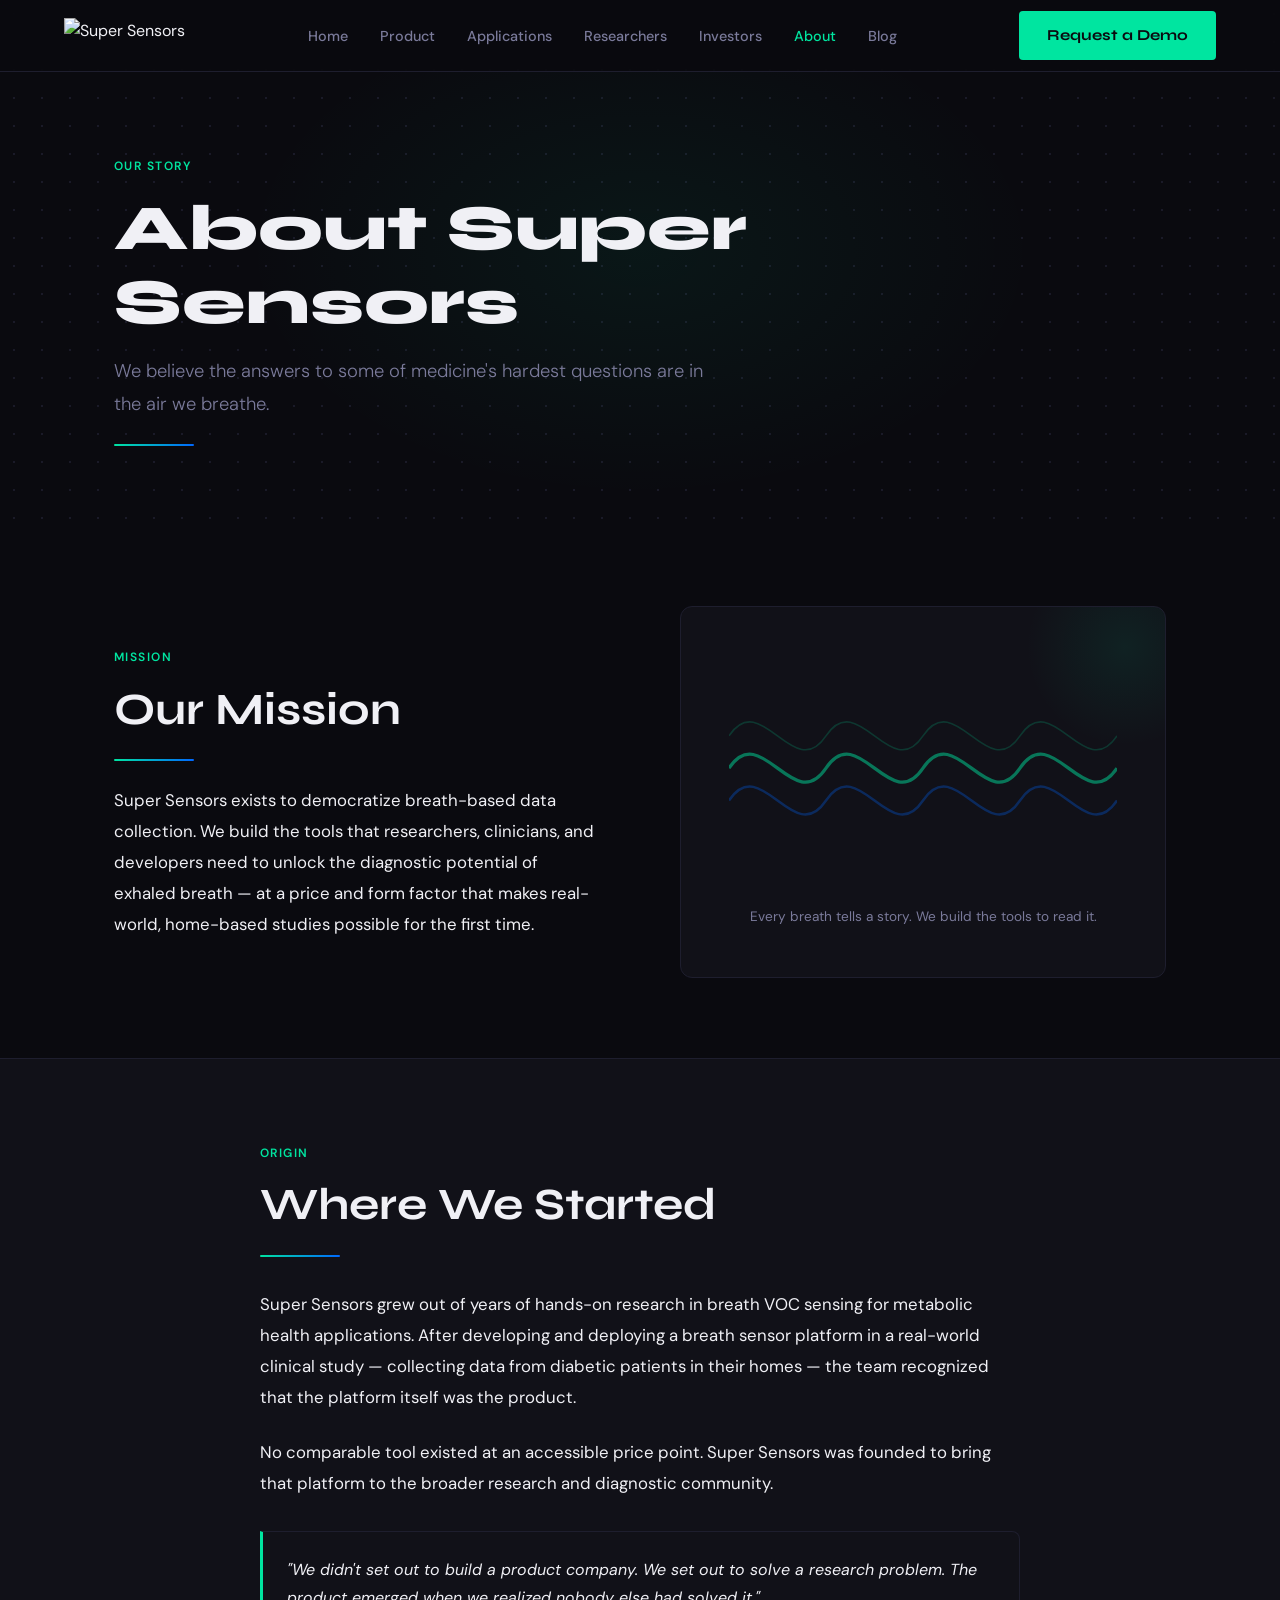
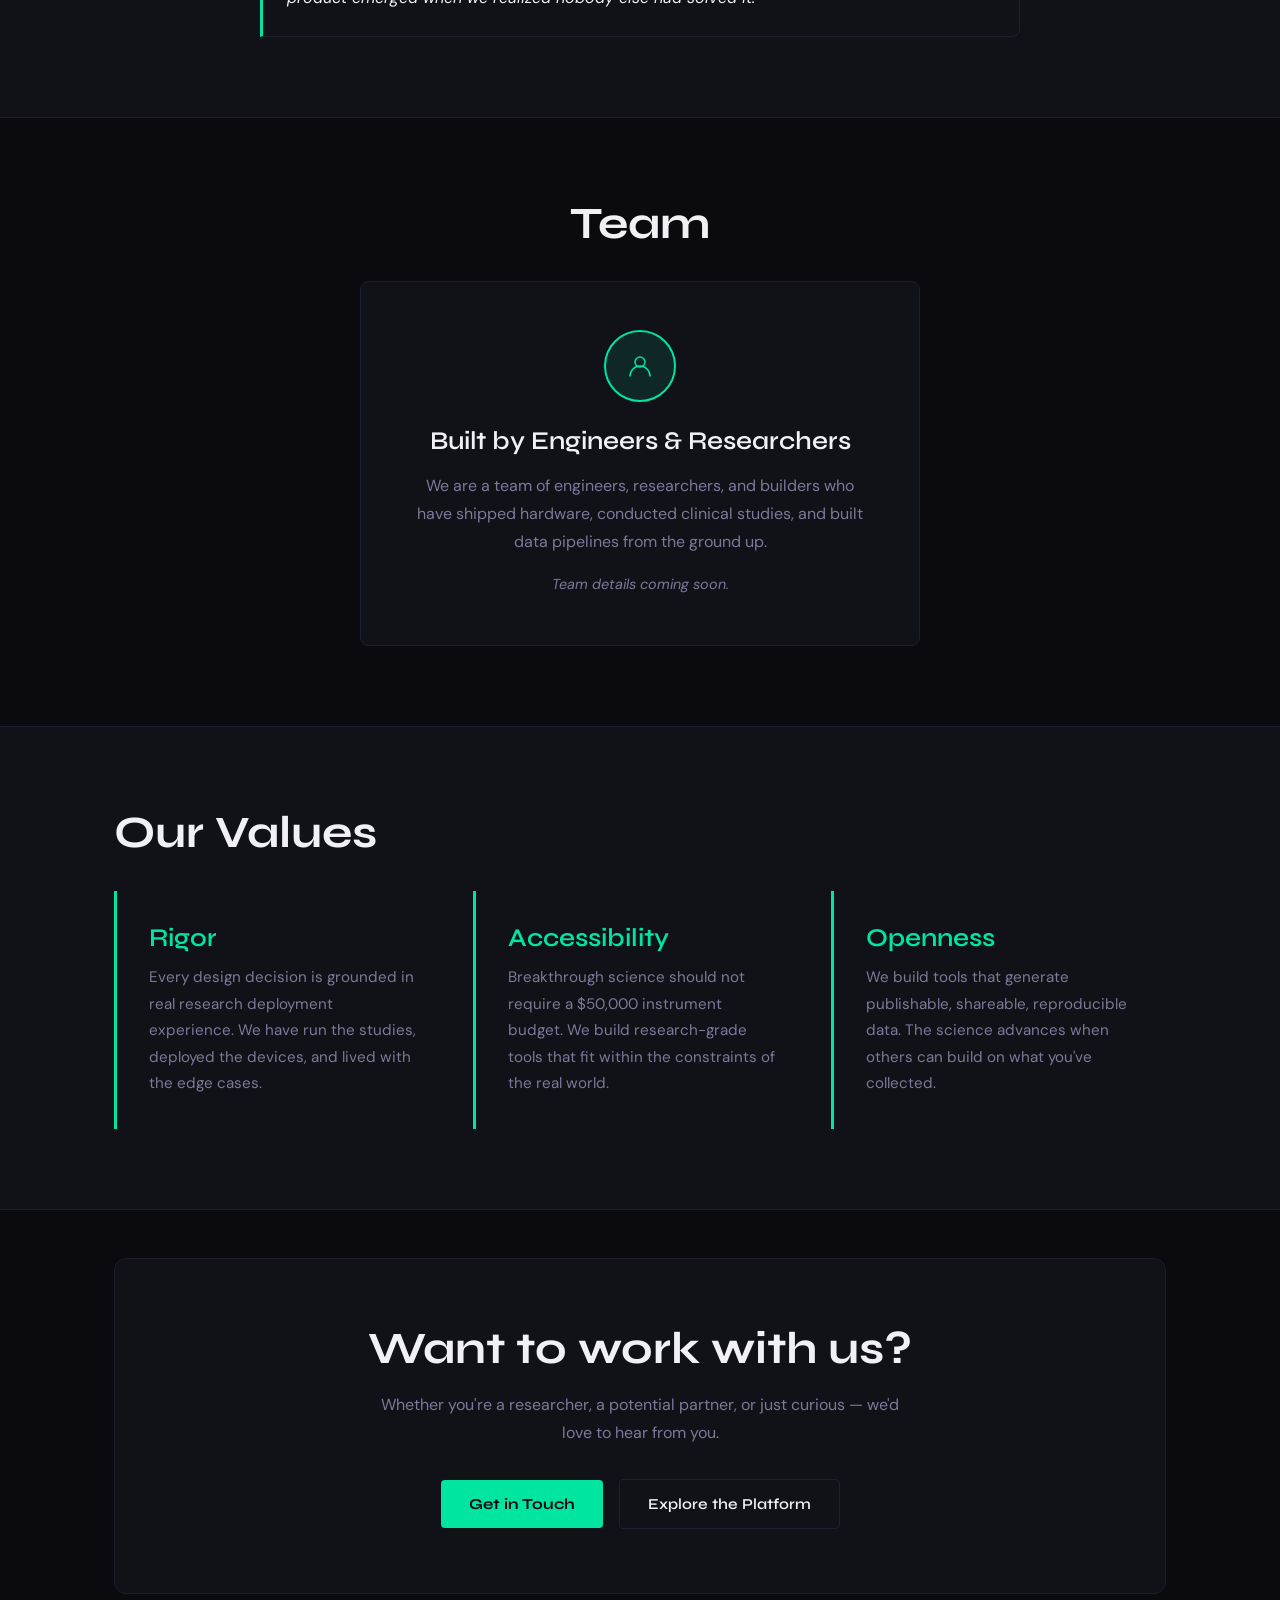
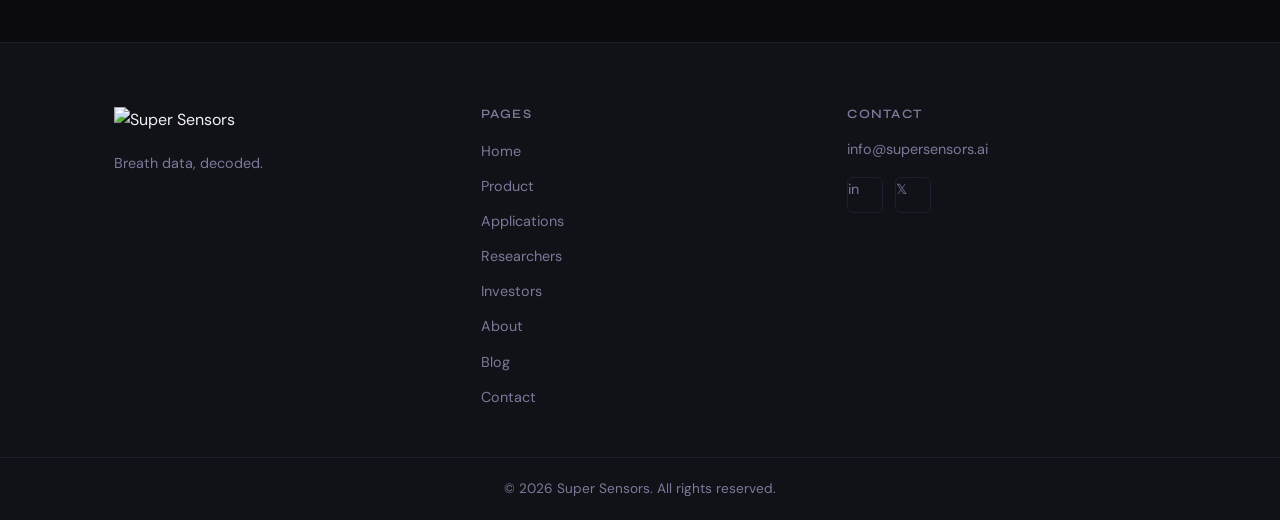
==== about.html @ 3aab156c "Initial website launch" ====
<!DOCTYPE html>
<html lang="en">
<head>
  <meta charset="UTF-8">
  <meta name="viewport" content="width=device-width, initial-scale=1.0">
  <meta name="description" content="Super Sensors was founded to democratize breath-based data collection for researchers, clinicians, and developers worldwide.">
  <meta property="og:title" content="About | Super Sensors">
  <meta property="og:description" content="Super Sensors was founded to democratize breath-based data collection for researchers, clinicians, and developers worldwide.">
  <meta property="og:image" content="https://supersensors.ai/assets/img/og-image.svg">
  <meta property="og:url" content="https://supersensors.ai/about.html">
  <meta name="twitter:card" content="summary_large_image">
  <link rel="canonical" href="https://supersensors.ai/about.html">
  <title>About | Super Sensors</title>
  <link href="https://fonts.googleapis.com/css2?family=Syne:wght@400;600;700;800&family=DM+Sans:wght@300;400;500&display=swap" rel="stylesheet">
  <link rel="stylesheet" href="./assets/css/main.css">
</head>
<body>

<nav>
  <div class="nav-inner">
    <a class="nav-logo" href="./index.html">
      <img src="./assets/img/logo.svg" alt="Super Sensors">
    </a>
    <ul class="nav-links">
      <li><a href="./index.html">Home</a></li>
      <li><a href="./product.html">Product</a></li>
      <li><a href="./applications.html">Applications</a></li>
      <li><a href="./researchers.html">Researchers</a></li>
      <li><a href="./investors.html">Investors</a></li>
      <li><a href="./about.html">About</a></li>
      <li><a href="./blog.html">Blog</a></li>
    </ul>
    <div class="nav-cta">
      <a href="./contact.html#demo" class="btn-primary">Request a Demo</a>
    </div>
    <button class="hamburger" aria-label="Toggle menu">
      <span></span><span></span><span></span>
    </button>
  </div>
</nav>
<div class="mobile-nav">
  <a href="./index.html">Home</a>
  <a href="./product.html">Product</a>
  <a href="./applications.html">Applications</a>
  <a href="./researchers.html">Researchers</a>
  <a href="./investors.html">Investors</a>
  <a href="./about.html">About</a>
  <a href="./blog.html">Blog</a>
  <a href="./contact.html#demo" class="btn-primary">Request a Demo</a>
</div>

<!-- Hero -->
<section class="page-hero dot-grid-bg radial-glow">
  <div class="container">
    <span class="hero-label">Our Story</span>
    <h1>About Super Sensors</h1>
    <p class="text-muted mt-2" style="max-width:600px;font-size:1.15rem;font-weight:300;">We believe the answers to some of medicine's hardest questions are in the air we breathe.</p>
    <span class="hero-accent-line"></span>
  </div>
</section>

<!-- Mission -->
<section class="section">
  <div class="container">
    <div class="grid-2" style="gap:5rem;align-items:center;">
      <div class="animate-on-scroll">
        <span class="hero-label">Mission</span>
        <h2>Our Mission</h2>
        <span class="hero-accent-line"></span>
        <p class="mt-3" style="font-size:1.05rem;line-height:1.85;color:var(--color-text);">Super Sensors exists to democratize breath-based data collection. We build the tools that researchers, clinicians, and developers need to unlock the diagnostic potential of exhaled breath — at a price and form factor that makes real-world, home-based studies possible for the first time.</p>
      </div>
      <div class="animate-on-scroll animate-delay-2">
        <!-- Abstract breath / mission visual -->
        <div style="background:var(--color-surface);border:1px solid var(--color-border);border-radius:12px;padding:3rem;position:relative;overflow:hidden;">
          <div style="position:absolute;top:-60px;right:-60px;width:200px;height:200px;border-radius:50%;background:radial-gradient(circle,rgba(0,229,160,0.08) 0%,transparent 70%);pointer-events:none;"></div>
          <svg viewBox="0 0 240 140" width="100%" fill="none" xmlns="http://www.w3.org/2000/svg" style="opacity:0.6;">
            <path d="M0,70 C20,40 40,100 60,70 C80,40 100,100 120,70 C140,40 160,100 180,70 C200,40 220,100 240,70" stroke="#00E5A0" stroke-width="2" fill="none" opacity="0.8"/>
            <path d="M0,90 C20,60 40,120 60,90 C80,60 100,120 120,90 C140,60 160,120 180,90 C200,60 220,120 240,90" stroke="#0066FF" stroke-width="1.5" fill="none" opacity="0.5"/>
            <path d="M0,50 C20,20 40,80 60,50 C80,20 100,80 120,50 C140,20 160,80 180,50 C200,20 220,80 240,50" stroke="#00E5A0" stroke-width="1" fill="none" opacity="0.3"/>
          </svg>
          <p class="text-muted mt-3" style="font-size:0.85rem;text-align:center;">Every breath tells a story. We build the tools to read it.</p>
        </div>
      </div>
    </div>
  </div>
</section>

<!-- Origin Story -->
<section class="section" style="background:var(--color-surface);border-top:1px solid var(--color-border);border-bottom:1px solid var(--color-border);">
  <div class="container">
    <div style="max-width:760px;margin:0 auto;" class="animate-on-scroll">
      <span class="hero-label">Origin</span>
      <h2>Where We Started</h2>
      <span class="hero-accent-line"></span>
      <p class="mt-4" style="font-size:1.05rem;line-height:1.85;color:var(--color-text);">Super Sensors grew out of years of hands-on research in breath VOC sensing for metabolic health applications. After developing and deploying a breath sensor platform in a real-world clinical study — collecting data from diabetic patients in their homes — the team recognized that the platform itself was the product.</p>
      <p class="mt-3" style="font-size:1.05rem;line-height:1.85;color:var(--color-text);">No comparable tool existed at an accessible price point. Super Sensors was founded to bring that platform to the broader research and diagnostic community.</p>
      <div class="card mt-4" style="border-left:3px solid var(--color-accent);border-radius:0 8px 8px 0;">
        <p style="font-size:1rem;line-height:1.75;color:var(--color-text);font-style:italic;">"We didn't set out to build a product company. We set out to solve a research problem. The product emerged when we realized nobody else had solved it."</p>
      </div>
    </div>
  </div>
</section>

<!-- Team -->
<section class="section">
  <div class="container">
    <h2 class="animate-on-scroll text-center mb-4">Team</h2>
    <div style="max-width:560px;margin:0 auto;" class="animate-on-scroll">
      <div class="card" style="text-align:center;padding:3rem;">
        <div style="width:72px;height:72px;border-radius:50%;background:rgba(0,229,160,0.1);border:2px solid var(--color-accent);margin:0 auto 1.5rem;display:flex;align-items:center;justify-content:center;">
          <svg viewBox="0 0 32 32" fill="none" width="32" height="32"><circle cx="16" cy="12" r="5" stroke="#00E5A0" stroke-width="1.5"/><path d="M6 26c0-5.52 4.48-10 10-10s10 4.48 10 10" stroke="#00E5A0" stroke-width="1.5" fill="none" stroke-linecap="round"/></svg>
        </div>
        <h3>Built by Engineers &amp; Researchers</h3>
        <p class="text-muted mt-2">We are a team of engineers, researchers, and builders who have shipped hardware, conducted clinical studies, and built data pipelines from the ground up.</p>
        <p class="text-muted mt-2" style="font-size:0.9rem;font-style:italic;">Team details coming soon.</p>
      </div>
    </div>
  </div>
</section>

<!-- Values -->
<section class="section" style="background:var(--color-surface);border-top:1px solid var(--color-border);border-bottom:1px solid var(--color-border);">
  <div class="container">
    <h2 class="animate-on-scroll mb-4">Our Values</h2>
    <div class="values-grid">
      <div class="value-card animate-on-scroll animate-delay-1">
        <h3>Rigor</h3>
        <p>Every design decision is grounded in real research deployment experience. We have run the studies, deployed the devices, and lived with the edge cases.</p>
      </div>
      <div class="value-card animate-on-scroll animate-delay-2">
        <h3>Accessibility</h3>
        <p>Breakthrough science should not require a $50,000 instrument budget. We build research-grade tools that fit within the constraints of the real world.</p>
      </div>
      <div class="value-card animate-on-scroll animate-delay-3">
        <h3>Openness</h3>
        <p>We build tools that generate publishable, shareable, reproducible data. The science advances when others can build on what you've collected.</p>
      </div>
    </div>
  </div>
</section>

<!-- CTA -->
<section class="section-sm">
  <div class="container">
    <div class="cta-banner animate-on-scroll">
      <h2>Want to work with us?</h2>
      <p>Whether you're a researcher, a potential partner, or just curious — we'd love to hear from you.</p>
      <div class="btn-group" style="justify-content:center;">
        <a href="./contact.html" class="btn-primary">Get in Touch</a>
        <a href="./product.html" class="btn-ghost">Explore the Platform</a>
      </div>
    </div>
  </div>
</section>

<footer>
  <div class="container">
    <div class="footer-grid">
      <div class="footer-brand">
        <a href="./index.html"><img src="./assets/img/logo.svg" alt="Super Sensors"></a>
        <p class="footer-tagline">Breath data, decoded.</p>
      </div>
      <div class="footer-links">
        <h4>Pages</h4>
        <ul>
          <li><a href="./index.html">Home</a></li>
          <li><a href="./product.html">Product</a></li>
          <li><a href="./applications.html">Applications</a></li>
          <li><a href="./researchers.html">Researchers</a></li>
          <li><a href="./investors.html">Investors</a></li>
          <li><a href="./about.html">About</a></li>
          <li><a href="./blog.html">Blog</a></li>
          <li><a href="./contact.html">Contact</a></li>
        </ul>
      </div>
      <div class="footer-contact">
        <h4>Contact</h4>
        <a href="mailto:info@supersensors.ai">info@supersensors.ai</a>
        <div class="social-icons">
          <a href="#" class="social-icon" aria-label="LinkedIn">in</a>
          <a href="#" class="social-icon" aria-label="Twitter/X">𝕏</a>
        </div>
      </div>
    </div>
  </div>
  <div class="footer-bottom">
    <div class="container">© 2026 Super Sensors. All rights reserved.</div>
  </div>
</footer>

<script src="./assets/js/main.js"></script>
</body>
</html>
---- assets/css/main.css ----
/* 1. CSS Variables & Reset */
:root {
  --color-bg:        #0A0A0F;
  --color-surface:   #111118;
  --color-border:    #1E1E2E;
  --color-accent:    #00E5A0;
  --color-accent-2:  #0066FF;
  --color-text:      #F0F0F5;
  --color-muted:     #7A7A9A;
  --color-danger:    #FF4466;
  --gradient-hero:   linear-gradient(135deg, #00E5A0 0%, #0066FF 100%);
  --nav-height:      72px;
}

*, *::before, *::after {
  box-sizing: border-box;
  margin: 0;
  padding: 0;
}

html {
  scroll-behavior: smooth;
  font-size: 16px;
}

body {
  background: var(--color-bg);
  color: var(--color-text);
  font-family: 'DM Sans', sans-serif;
  font-weight: 400;
  line-height: 1.6;
  -webkit-font-smoothing: antialiased;
  overflow-x: hidden;
}

img, svg {
  max-width: 100%;
  display: block;
}

a {
  color: inherit;
  text-decoration: none;
}

ul {
  list-style: none;
}

/* 2. Typography */
h1, h2, h3, h4 {
  font-family: 'Syne', sans-serif;
  line-height: 1.15;
  color: var(--color-text);
}

h1 { font-size: clamp(2.4rem, 5vw, 4rem); font-weight: 800; }
h2 { font-size: clamp(1.8rem, 3.5vw, 2.8rem); font-weight: 700; }
h3 { font-size: clamp(1.2rem, 2.5vw, 1.6rem); font-weight: 600; }
h4 { font-size: 1.1rem; font-weight: 600; }

p { line-height: 1.75; }

.text-muted { color: var(--color-muted); }
.text-accent { color: var(--color-accent); }
.text-center { text-align: center; }

/* 3. Layout Utilities */
.container {
  max-width: 1100px;
  margin: 0 auto;
  padding: 0 1.5rem;
}

.section {
  padding: 5rem 0;
}

.section-sm {
  padding: 3rem 0;
}

.grid-2 {
  display: grid;
  grid-template-columns: 1fr 1fr;
  gap: 2rem;
}

.grid-3 {
  display: grid;
  grid-template-columns: repeat(3, 1fr);
  gap: 1.5rem;
}

.grid-4 {
  display: grid;
  grid-template-columns: repeat(4, 1fr);
  gap: 1.5rem;
}

.flex {
  display: flex;
}

.flex-center {
  display: flex;
  align-items: center;
  justify-content: center;
}

.gap-1 { gap: 0.5rem; }
.gap-2 { gap: 1rem; }
.gap-3 { gap: 1.5rem; }

.mt-1 { margin-top: 0.5rem; }
.mt-2 { margin-top: 1rem; }
.mt-3 { margin-top: 1.5rem; }
.mt-4 { margin-top: 2rem; }
.mt-6 { margin-top: 3rem; }

.mb-2 { margin-bottom: 1rem; }
.mb-3 { margin-bottom: 1.5rem; }
.mb-4 { margin-bottom: 2rem; }

/* 4. Navigation */
nav {
  position: fixed;
  top: 0;
  left: 0;
  right: 0;
  z-index: 1000;
  height: var(--nav-height);
  background: rgba(10, 10, 15, 0.85);
  backdrop-filter: blur(12px);
  -webkit-backdrop-filter: blur(12px);
  border-bottom: 1px solid var(--color-border);
}

.nav-inner {
  display: flex;
  align-items: center;
  justify-content: space-between;
  height: 100%;
  max-width: 1200px;
  margin: 0 auto;
  padding: 0 1.5rem;
}

.nav-logo {
  display: flex;
  align-items: center;
  flex-shrink: 0;
}

.nav-logo img {
  height: 36px;
  width: auto;
}

.nav-links {
  display: flex;
  align-items: center;
  gap: 2rem;
}

.nav-links a {
  font-family: 'DM Sans', sans-serif;
  font-size: 0.9rem;
  font-weight: 500;
  color: var(--color-muted);
  transition: color 0.2s;
  white-space: nowrap;
}

.nav-links a:hover,
.nav-links a.active {
  color: var(--color-accent);
}

.nav-cta {
  flex-shrink: 0;
}

.hamburger {
  display: none;
  flex-direction: column;
  gap: 5px;
  cursor: pointer;
  padding: 4px;
  background: none;
  border: none;
}

.hamburger span {
  display: block;
  width: 24px;
  height: 2px;
  background: var(--color-text);
  transition: all 0.3s ease;
  border-radius: 2px;
}

.hamburger.open span:nth-child(1) {
  transform: rotate(45deg) translate(5px, 5px);
}
.hamburger.open span:nth-child(2) {
  opacity: 0;
}
.hamburger.open span:nth-child(3) {
  transform: rotate(-45deg) translate(5px, -5px);
}

.mobile-nav {
  display: none;
  position: fixed;
  top: var(--nav-height);
  left: 0;
  right: 0;
  bottom: 0;
  background: var(--color-bg);
  z-index: 999;
  flex-direction: column;
  align-items: center;
  justify-content: center;
  gap: 2rem;
}

.mobile-nav.open {
  display: flex;
}

.mobile-nav a {
  font-family: 'Syne', sans-serif;
  font-size: 1.5rem;
  font-weight: 700;
  color: var(--color-text);
  transition: color 0.2s;
}

.mobile-nav a:hover,
.mobile-nav a.active {
  color: var(--color-accent);
}

.mobile-nav .btn-primary {
  margin-top: 1rem;
}

/* 5. Footer */
footer {
  background: var(--color-surface);
  border-top: 1px solid var(--color-border);
  padding: 4rem 0 0;
}

.footer-grid {
  display: grid;
  grid-template-columns: 1fr 1fr 1fr;
  gap: 3rem;
  padding-bottom: 3rem;
}

.footer-brand {
  display: flex;
  flex-direction: column;
  gap: 0.75rem;
}

.footer-brand img {
  height: 32px;
  width: auto;
}

.footer-tagline {
  color: var(--color-muted);
  font-size: 0.9rem;
}

.footer-links h4 {
  font-size: 0.8rem;
  text-transform: uppercase;
  letter-spacing: 0.1em;
  color: var(--color-muted);
  margin-bottom: 1rem;
}

.footer-links ul {
  display: flex;
  flex-direction: column;
  gap: 0.6rem;
}

.footer-links a {
  color: var(--color-muted);
  font-size: 0.9rem;
  transition: color 0.2s;
}

.footer-links a:hover {
  color: var(--color-accent);
}

.footer-contact h4 {
  font-size: 0.8rem;
  text-transform: uppercase;
  letter-spacing: 0.1em;
  color: var(--color-muted);
  margin-bottom: 1rem;
}

.footer-contact a {
  color: var(--color-muted);
  font-size: 0.9rem;
  transition: color 0.2s;
  display: block;
  margin-bottom: 0.5rem;
}

.footer-contact a:hover {
  color: var(--color-accent);
}

.social-icons {
  display: flex;
  gap: 0.75rem;
  margin-top: 1rem;
}

.social-icon {
  width: 36px;
  height: 36px;
  border: 1px solid var(--color-border);
  border-radius: 6px;
  display: flex;
  align-items: center;
  justify-content: center;
  color: var(--color-muted);
  font-size: 0.8rem;
  transition: border-color 0.2s, color 0.2s;
}

.social-icon:hover {
  border-color: var(--color-accent);
  color: var(--color-accent);
}

.footer-bottom {
  border-top: 1px solid var(--color-border);
  padding: 1.25rem 0;
  text-align: center;
  color: var(--color-muted);
  font-size: 0.85rem;
}

/* 6. Hero patterns */
.page-hero {
  padding: calc(var(--nav-height) + 5rem) 0 5rem;
  position: relative;
  overflow: hidden;
}

.page-hero .hero-bg {
  position: absolute;
  inset: 0;
  z-index: 0;
  pointer-events: none;
}

.page-hero .container {
  position: relative;
  z-index: 1;
}

.hero-accent-line {
  display: block;
  width: 80px;
  height: 2px;
  background: var(--gradient-hero);
  margin-top: 1.5rem;
  border-radius: 2px;
}

.hero-label {
  display: inline-block;
  font-size: 0.75rem;
  font-weight: 600;
  text-transform: uppercase;
  letter-spacing: 0.12em;
  color: var(--color-accent);
  margin-bottom: 1rem;
}

/* Dot grid background */
.dot-grid-bg {
  background-image: radial-gradient(circle, rgba(30,30,46,0.8) 1px, transparent 1px);
  background-size: 28px 28px;
}

/* Radial glow */
.radial-glow::before {
  content: '';
  position: absolute;
  top: 0;
  left: 50%;
  transform: translateX(-50%);
  width: 800px;
  height: 500px;
  background: radial-gradient(ellipse at center, rgba(0,229,160,0.06) 0%, transparent 70%);
  pointer-events: none;
}

/* 7. Buttons */
.btn-primary {
  display: inline-block;
  background: var(--color-accent);
  color: #0A0A0F;
  font-family: 'Syne', sans-serif;
  font-weight: 700;
  font-size: 0.95rem;
  padding: 0.75rem 1.75rem;
  border-radius: 4px;
  border: none;
  cursor: pointer;
  transition: box-shadow 0.2s, transform 0.1s;
  white-space: nowrap;
}

.btn-primary:hover {
  box-shadow: 0 0 24px rgba(0, 229, 160, 0.4);
  transform: translateY(-1px);
}

.btn-ghost {
  display: inline-block;
  background: transparent;
  border: 1px solid var(--color-border);
  color: var(--color-text);
  font-family: 'Syne', sans-serif;
  font-weight: 600;
  font-size: 0.95rem;
  padding: 0.75rem 1.75rem;
  border-radius: 4px;
  cursor: pointer;
  transition: border-color 0.2s, color 0.2s, transform 0.1s;
  white-space: nowrap;
}

.btn-ghost:hover {
  border-color: var(--color-accent);
  color: var(--color-accent);
  transform: translateY(-1px);
}

.btn-outline {
  display: inline-block;
  background: transparent;
  border: 1px solid var(--color-accent);
  color: var(--color-accent);
  font-family: 'Syne', sans-serif;
  font-weight: 600;
  font-size: 0.95rem;
  padding: 0.75rem 1.75rem;
  border-radius: 4px;
  cursor: pointer;
  transition: background 0.2s, color 0.2s, transform 0.1s;
  white-space: nowrap;
}

.btn-outline:hover {
  background: var(--color-accent);
  color: #0A0A0F;
  transform: translateY(-1px);
}

.btn-group {
  display: flex;
  gap: 1rem;
  flex-wrap: wrap;
  align-items: center;
}

/* 8. Cards */
.card {
  background: var(--color-surface);
  border: 1px solid var(--color-border);
  border-radius: 8px;
  padding: 1.5rem;
  transition: border-color 0.2s, box-shadow 0.2s;
}

.card:hover {
  border-color: var(--color-accent);
  box-shadow: 0 0 20px rgba(0, 229, 160, 0.08);
}

.feature-card {
  background: var(--color-surface);
  border: 1px solid var(--color-border);
  border-radius: 8px;
  padding: 2rem;
  transition: border-color 0.2s, box-shadow 0.2s;
}

.feature-card:hover {
  border-color: var(--color-accent);
  box-shadow: 0 0 20px rgba(0, 229, 160, 0.08);
}

.feature-card .icon {
  width: 48px;
  height: 48px;
  margin-bottom: 1.25rem;
  color: var(--color-accent);
}

.feature-card h3 {
  margin-bottom: 0.75rem;
}

.feature-card p {
  color: var(--color-muted);
  font-size: 0.95rem;
}

.pricing-card {
  background: var(--color-surface);
  border: 1px solid var(--color-border);
  border-radius: 12px;
  padding: 2rem;
  display: flex;
  flex-direction: column;
  gap: 1rem;
  transition: border-color 0.2s, box-shadow 0.2s;
}

.pricing-card.featured {
  border-color: var(--color-accent);
  box-shadow: 0 0 30px rgba(0, 229, 160, 0.1);
}

.pricing-card:hover {
  border-color: var(--color-accent);
  box-shadow: 0 0 20px rgba(0, 229, 160, 0.08);
}

.pricing-card .price {
  font-family: 'Syne', sans-serif;
  font-size: 1.8rem;
  font-weight: 700;
  color: var(--color-accent);
}

.pricing-card ul {
  display: flex;
  flex-direction: column;
  gap: 0.6rem;
  flex: 1;
}

.pricing-card ul li {
  color: var(--color-muted);
  font-size: 0.9rem;
  padding-left: 1.25rem;
  position: relative;
}

.pricing-card ul li::before {
  content: '→';
  position: absolute;
  left: 0;
  color: var(--color-accent);
}

.app-card {
  background: var(--color-surface);
  border: 1px solid var(--color-border);
  border-radius: 8px;
  padding: 1.5rem;
  transition: border-color 0.2s, box-shadow 0.2s, transform 0.2s;
  cursor: pointer;
}

.app-card:hover {
  border-color: var(--color-accent);
  box-shadow: 0 0 20px rgba(0, 229, 160, 0.08);
  transform: translateY(-2px);
}

.app-card .tag {
  font-size: 0.75rem;
  font-weight: 600;
  text-transform: uppercase;
  letter-spacing: 0.08em;
  color: var(--color-accent);
  margin-bottom: 0.5rem;
}

.stat-card {
  background: var(--color-surface);
  border: 1px solid var(--color-border);
  border-radius: 8px;
  padding: 1.75rem;
  text-align: center;
}

.stat-card .stat-num {
  font-family: 'Syne', sans-serif;
  font-size: 2rem;
  font-weight: 800;
  color: var(--color-accent);
  display: block;
  margin-bottom: 0.5rem;
}

.stat-card .stat-label {
  color: var(--color-muted);
  font-size: 0.9rem;
  line-height: 1.4;
}

/* Blog card */
.blog-card {
  background: var(--color-surface);
  border: 1px solid var(--color-border);
  border-radius: 8px;
  overflow: hidden;
  transition: border-color 0.2s, box-shadow 0.2s, transform 0.2s;
}

.blog-card:hover {
  border-color: var(--color-accent);
  box-shadow: 0 0 20px rgba(0, 229, 160, 0.08);
  transform: translateY(-3px);
}

.blog-card-img {
  height: 160px;
  background: linear-gradient(135deg, rgba(0,229,160,0.1) 0%, rgba(0,102,255,0.1) 100%);
  display: flex;
  align-items: center;
  justify-content: center;
  border-bottom: 1px solid var(--color-border);
}

.blog-card-body {
  padding: 1.5rem;
}

.tag-badge {
  display: inline-block;
  font-size: 0.72rem;
  font-weight: 600;
  text-transform: uppercase;
  letter-spacing: 0.08em;
  color: var(--color-accent);
  background: rgba(0, 229, 160, 0.1);
  border: 1px solid rgba(0, 229, 160, 0.25);
  border-radius: 3px;
  padding: 0.2rem 0.5rem;
  margin-bottom: 0.75rem;
}

/* Market table */
.market-table {
  width: 100%;
  border-collapse: collapse;
  font-size: 0.9rem;
}

.market-table th {
  background: var(--color-surface);
  color: var(--color-muted);
  font-family: 'DM Sans', sans-serif;
  font-weight: 500;
  font-size: 0.8rem;
  text-transform: uppercase;
  letter-spacing: 0.08em;
  padding: 0.85rem 1rem;
  text-align: left;
  border-bottom: 1px solid var(--color-border);
}

.market-table td {
  padding: 1rem;
  border-bottom: 1px solid var(--color-border);
  color: var(--color-text);
}

.market-table tr:hover td {
  background: rgba(255,255,255,0.02);
}

.market-table td:first-child {
  font-weight: 500;
}

.market-table .accent {
  color: var(--color-accent);
  font-weight: 600;
}

/* Spec table */
.spec-table {
  width: 100%;
  border-collapse: collapse;
}

.spec-table tr {
  border-bottom: 1px solid var(--color-border);
}

.spec-table td {
  padding: 1rem;
  vertical-align: top;
}

.spec-table td:first-child {
  font-weight: 600;
  color: var(--color-muted);
  font-size: 0.85rem;
  text-transform: uppercase;
  letter-spacing: 0.06em;
  width: 35%;
  white-space: nowrap;
}

.spec-table td:last-child {
  color: var(--color-text);
  font-size: 0.95rem;
}

/* Steps */
.steps-list {
  display: flex;
  flex-direction: column;
  gap: 1.5rem;
  counter-reset: steps;
}

.step-item {
  display: flex;
  gap: 1.25rem;
  align-items: flex-start;
}

.step-num {
  flex-shrink: 0;
  width: 36px;
  height: 36px;
  border-radius: 50%;
  background: var(--color-surface);
  border: 1px solid var(--color-accent);
  color: var(--color-accent);
  font-family: 'Syne', sans-serif;
  font-weight: 700;
  font-size: 0.85rem;
  display: flex;
  align-items: center;
  justify-content: center;
}

.step-content h4 {
  margin-bottom: 0.25rem;
}

.step-content p {
  color: var(--color-muted);
  font-size: 0.9rem;
}

/* Feature list */
.feature-list {
  display: flex;
  flex-direction: column;
  gap: 0.6rem;
}

.feature-list li {
  display: flex;
  align-items: flex-start;
  gap: 0.75rem;
  color: var(--color-muted);
  font-size: 0.95rem;
}

.feature-list li::before {
  content: '';
  display: block;
  flex-shrink: 0;
  width: 6px;
  height: 6px;
  border-radius: 50%;
  background: var(--color-accent);
  margin-top: 0.55em;
}

/* CTA banner */
.cta-banner {
  background: var(--color-surface);
  border: 1px solid var(--color-border);
  border-radius: 12px;
  padding: 4rem 3rem;
  text-align: center;
}

.cta-banner h2 {
  margin-bottom: 1rem;
}

.cta-banner p {
  color: var(--color-muted);
  max-width: 540px;
  margin: 0 auto 2rem;
}

/* Alternating application section */
.app-section {
  padding: 4rem 0;
  border-bottom: 1px solid var(--color-border);
}

.app-section:last-child {
  border-bottom: none;
}

.app-section-inner {
  display: grid;
  grid-template-columns: 1fr 1.5fr;
  gap: 4rem;
  align-items: start;
}

.app-section-inner.reverse {
  grid-template-columns: 1.5fr 1fr;
}

.app-section-inner.reverse .app-section-meta {
  order: 2;
}

.app-section-inner.reverse .app-section-content {
  order: 1;
}

.app-section-meta {
  position: sticky;
  top: calc(var(--nav-height) + 2rem);
}

.voc-targets {
  display: flex;
  flex-wrap: wrap;
  gap: 0.5rem;
  margin-top: 0.75rem;
}

.voc-tag {
  font-size: 0.75rem;
  background: rgba(0, 229, 160, 0.08);
  border: 1px solid rgba(0, 229, 160, 0.2);
  color: var(--color-accent);
  border-radius: 3px;
  padding: 0.2rem 0.5rem;
}

/* Whitespace comparison */
.whitespace-compare {
  display: grid;
  grid-template-columns: 1fr auto 1fr;
  gap: 1.5rem;
  align-items: center;
  margin: 3rem 0;
}

.compare-col {
  background: var(--color-surface);
  border: 1px solid var(--color-border);
  border-radius: 8px;
  padding: 1.5rem;
  text-align: center;
}

.compare-divider {
  display: flex;
  flex-direction: column;
  align-items: center;
  gap: 0.5rem;
}

.compare-divider .vs {
  font-family: 'Syne', sans-serif;
  font-weight: 800;
  color: var(--color-muted);
  font-size: 0.8rem;
}

.compare-divider::before,
.compare-divider::after {
  content: '';
  display: block;
  width: 1px;
  height: 40px;
  background: var(--color-border);
}

.supersensors-card {
  background: rgba(0, 229, 160, 0.05);
  border: 1px solid var(--color-accent);
  border-radius: 8px;
  padding: 1.5rem;
  text-align: center;
}

.supersensors-card h3 {
  color: var(--color-accent);
}

/* Credibility badges */
.badges-row {
  display: flex;
  gap: 1rem;
  flex-wrap: wrap;
  margin-top: 2rem;
}

.badge {
  display: flex;
  align-items: center;
  gap: 0.5rem;
  background: var(--color-surface);
  border: 1px solid var(--color-accent);
  border-radius: 4px;
  padding: 0.4rem 0.8rem;
  font-size: 0.8rem;
  color: var(--color-accent);
  font-weight: 600;
}

/* Segment icons */
.segment-grid {
  display: grid;
  grid-template-columns: repeat(3, 1fr);
  gap: 1.5rem;
}

.segment-item {
  background: var(--color-surface);
  border: 1px solid var(--color-border);
  border-radius: 8px;
  padding: 1.5rem;
  display: flex;
  align-items: flex-start;
  gap: 1rem;
  transition: border-color 0.2s;
}

.segment-item:hover {
  border-color: var(--color-accent);
}

.segment-icon {
  flex-shrink: 0;
  width: 40px;
  height: 40px;
  background: rgba(0, 229, 160, 0.1);
  border-radius: 8px;
  display: flex;
  align-items: center;
  justify-content: center;
  color: var(--color-accent);
}

/* 9. Forms */
.form-group {
  display: flex;
  flex-direction: column;
  gap: 0.4rem;
  margin-bottom: 1.25rem;
}

.form-group label {
  font-size: 0.85rem;
  font-weight: 500;
  color: var(--color-muted);
}

.form-group input,
.form-group select,
.form-group textarea {
  background: var(--color-surface);
  border: 1px solid var(--color-border);
  color: var(--color-text);
  font-family: 'DM Sans', sans-serif;
  font-size: 0.95rem;
  padding: 0.7rem 1rem;
  border-radius: 4px;
  outline: none;
  transition: border-color 0.2s, box-shadow 0.2s;
  width: 100%;
}

.form-group input:focus,
.form-group select:focus,
.form-group textarea:focus {
  border-color: var(--color-accent);
  box-shadow: 0 0 0 3px rgba(0, 229, 160, 0.1);
}

.form-group select {
  appearance: none;
  background-image: url("data:image/svg+xml,%3Csvg xmlns='http://www.w3.org/2000/svg' width='12' height='8' viewBox='0 0 12 8'%3E%3Cpath d='M1 1l5 5 5-5' stroke='%237A7A9A' stroke-width='1.5' fill='none' stroke-linecap='round'/%3E%3C/svg%3E");
  background-repeat: no-repeat;
  background-position: right 1rem center;
  padding-right: 2.5rem;
  cursor: pointer;
}

.form-group select option {
  background: var(--color-surface);
}

.form-group textarea {
  resize: vertical;
  min-height: 120px;
}

.form-message {
  padding: 0.85rem 1rem;
  border-radius: 4px;
  font-size: 0.9rem;
  margin-top: 1rem;
  display: none;
}

.form-message.success {
  background: rgba(0, 229, 160, 0.1);
  border: 1px solid rgba(0, 229, 160, 0.3);
  color: var(--color-accent);
  display: block;
}

.form-message.error {
  background: rgba(255, 68, 102, 0.1);
  border: 1px solid rgba(255, 68, 102, 0.3);
  color: var(--color-danger);
  display: block;
}

.contact-form-card {
  background: var(--color-surface);
  border: 1px solid var(--color-border);
  border-radius: 12px;
  padding: 2rem;
}

/* 10. Animations */
@keyframes fadeUp {
  from {
    opacity: 0;
    transform: translateY(24px);
  }
  to {
    opacity: 1;
    transform: translateY(0);
  }
}

@keyframes pulse {
  0%, 100% { opacity: 1; }
  50% { opacity: 0.5; }
}

@keyframes breatheWave {
  0% { transform: translateX(0); }
  100% { transform: translateX(-50%); }
}

.animate-on-scroll {
  opacity: 0;
}

.animate-on-scroll.visible {
  animation: fadeUp 0.6s ease forwards;
}

.animate-delay-1 { animation-delay: 0.1s; }
.animate-delay-2 { animation-delay: 0.2s; }
.animate-delay-3 { animation-delay: 0.3s; }
.animate-delay-4 { animation-delay: 0.4s; }
.animate-delay-5 { animation-delay: 0.5s; }

/* Breath wave hero animation */
.breath-wave-container {
  position: absolute;
  bottom: 0;
  left: 0;
  right: 0;
  height: 200px;
  overflow: hidden;
  opacity: 0.12;
  pointer-events: none;
}

.breath-wave-track {
  display: flex;
  width: 200%;
  animation: breatheWave 8s linear infinite;
}

/* 11. Page-specific overrides */

/* Home hero specific */
.home-hero {
  padding: calc(var(--nav-height) + 6rem) 0 6rem;
  text-align: center;
  position: relative;
  overflow: hidden;
}

.home-hero h1 {
  max-width: 820px;
  margin: 0 auto 1.25rem;
}

.home-hero .subtitle {
  font-size: clamp(1rem, 2vw, 1.2rem);
  color: var(--color-muted);
  max-width: 600px;
  margin: 0 auto 2.5rem;
}

/* Stats strip */
.stats-strip {
  background: var(--color-surface);
  border-top: 1px solid var(--color-border);
  border-bottom: 1px solid var(--color-border);
  padding: 3rem 0;
}

/* Investor opportunity table wrapper */
.table-wrapper {
  background: var(--color-surface);
  border: 1px solid var(--color-border);
  border-radius: 8px;
  overflow: hidden;
}

/* Numbered steps horizontal */
.steps-horizontal {
  display: grid;
  grid-template-columns: repeat(5, 1fr);
  gap: 1rem;
  position: relative;
}

.steps-horizontal::before {
  content: '';
  position: absolute;
  top: 18px;
  left: calc(10% + 18px);
  right: calc(10% + 18px);
  height: 1px;
  background: var(--color-border);
}

.step-h {
  display: flex;
  flex-direction: column;
  align-items: center;
  text-align: center;
  gap: 0.75rem;
  position: relative;
}

.step-h .step-num {
  background: var(--color-bg);
  position: relative;
  z-index: 1;
}

/* Contact page layout */
.contact-layout {
  display: grid;
  grid-template-columns: 1fr 1.5fr;
  gap: 4rem;
  align-items: start;
}

/* About values */
.values-grid {
  display: grid;
  grid-template-columns: repeat(3, 1fr);
  gap: 1.5rem;
}

.value-card {
  padding: 2rem;
  border-left: 3px solid var(--color-accent);
  background: var(--color-surface);
  border-radius: 0 8px 8px 0;
}

.value-card h3 {
  color: var(--color-accent);
  margin-bottom: 0.75rem;
}

.value-card p {
  color: var(--color-muted);
  font-size: 0.95rem;
}

/* 12. Responsive */
@media (max-width: 1024px) {
  .steps-horizontal {
    grid-template-columns: 1fr;
    gap: 1.5rem;
  }

  .steps-horizontal::before {
    display: none;
  }

  .step-h {
    flex-direction: row;
    text-align: left;
  }

  .step-h .step-num {
    flex-shrink: 0;
  }

  .segment-grid {
    grid-template-columns: repeat(2, 1fr);
  }

  .whitespace-compare {
    grid-template-columns: 1fr;
  }

  .compare-divider {
    flex-direction: row;
  }

  .compare-divider::before,
  .compare-divider::after {
    width: 40px;
    height: 1px;
  }

  .app-section-inner,
  .app-section-inner.reverse {
    grid-template-columns: 1fr;
    gap: 2rem;
  }

  .app-section-inner.reverse .app-section-meta,
  .app-section-inner.reverse .app-section-content {
    order: unset;
  }

  .app-section-meta {
    position: static;
  }

  .footer-grid {
    grid-template-columns: 1fr 1fr;
    gap: 2rem;
  }
}

@media (max-width: 768px) {
  .nav-links {
    display: none;
  }

  .nav-cta {
    display: none;
  }

  .hamburger {
    display: flex;
  }

  h1 { font-size: 2.2rem; }
  h2 { font-size: 1.75rem; }

  .grid-2,
  .grid-3,
  .grid-4 {
    grid-template-columns: 1fr;
  }

  .section { padding: 3.5rem 0; }

  .footer-grid {
    grid-template-columns: 1fr;
  }

  .contact-layout {
    grid-template-columns: 1fr;
    gap: 2.5rem;
  }

  .values-grid {
    grid-template-columns: 1fr;
  }

  .segment-grid {
    grid-template-columns: 1fr;
  }

  .btn-group {
    flex-direction: column;
    align-items: flex-start;
  }

  .home-hero {
    text-align: left;
  }

  .home-hero h1 {
    margin-left: 0;
    margin-right: 0;
  }

  .home-hero .subtitle {
    margin-left: 0;
    margin-right: 0;
  }

  .cta-banner {
    padding: 3rem 1.5rem;
  }

  .table-wrapper {
    overflow-x: auto;
  }
}
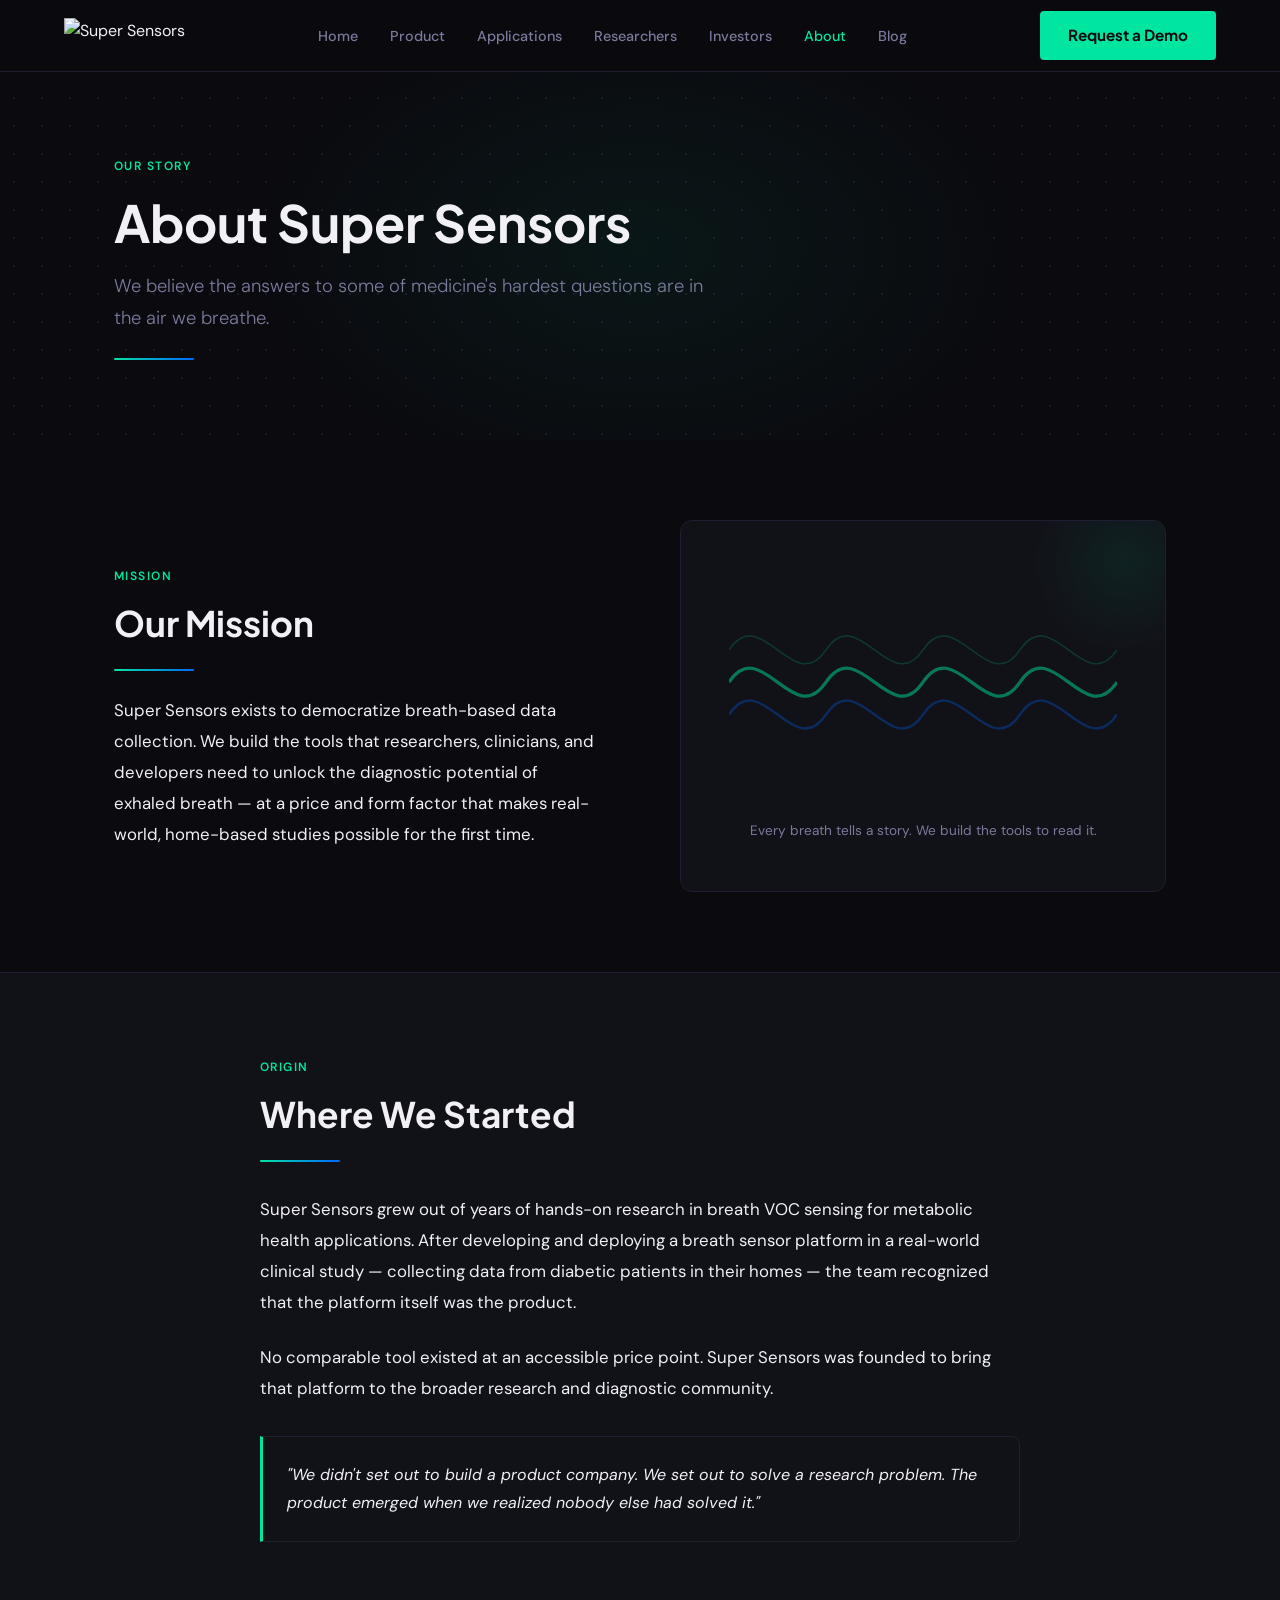
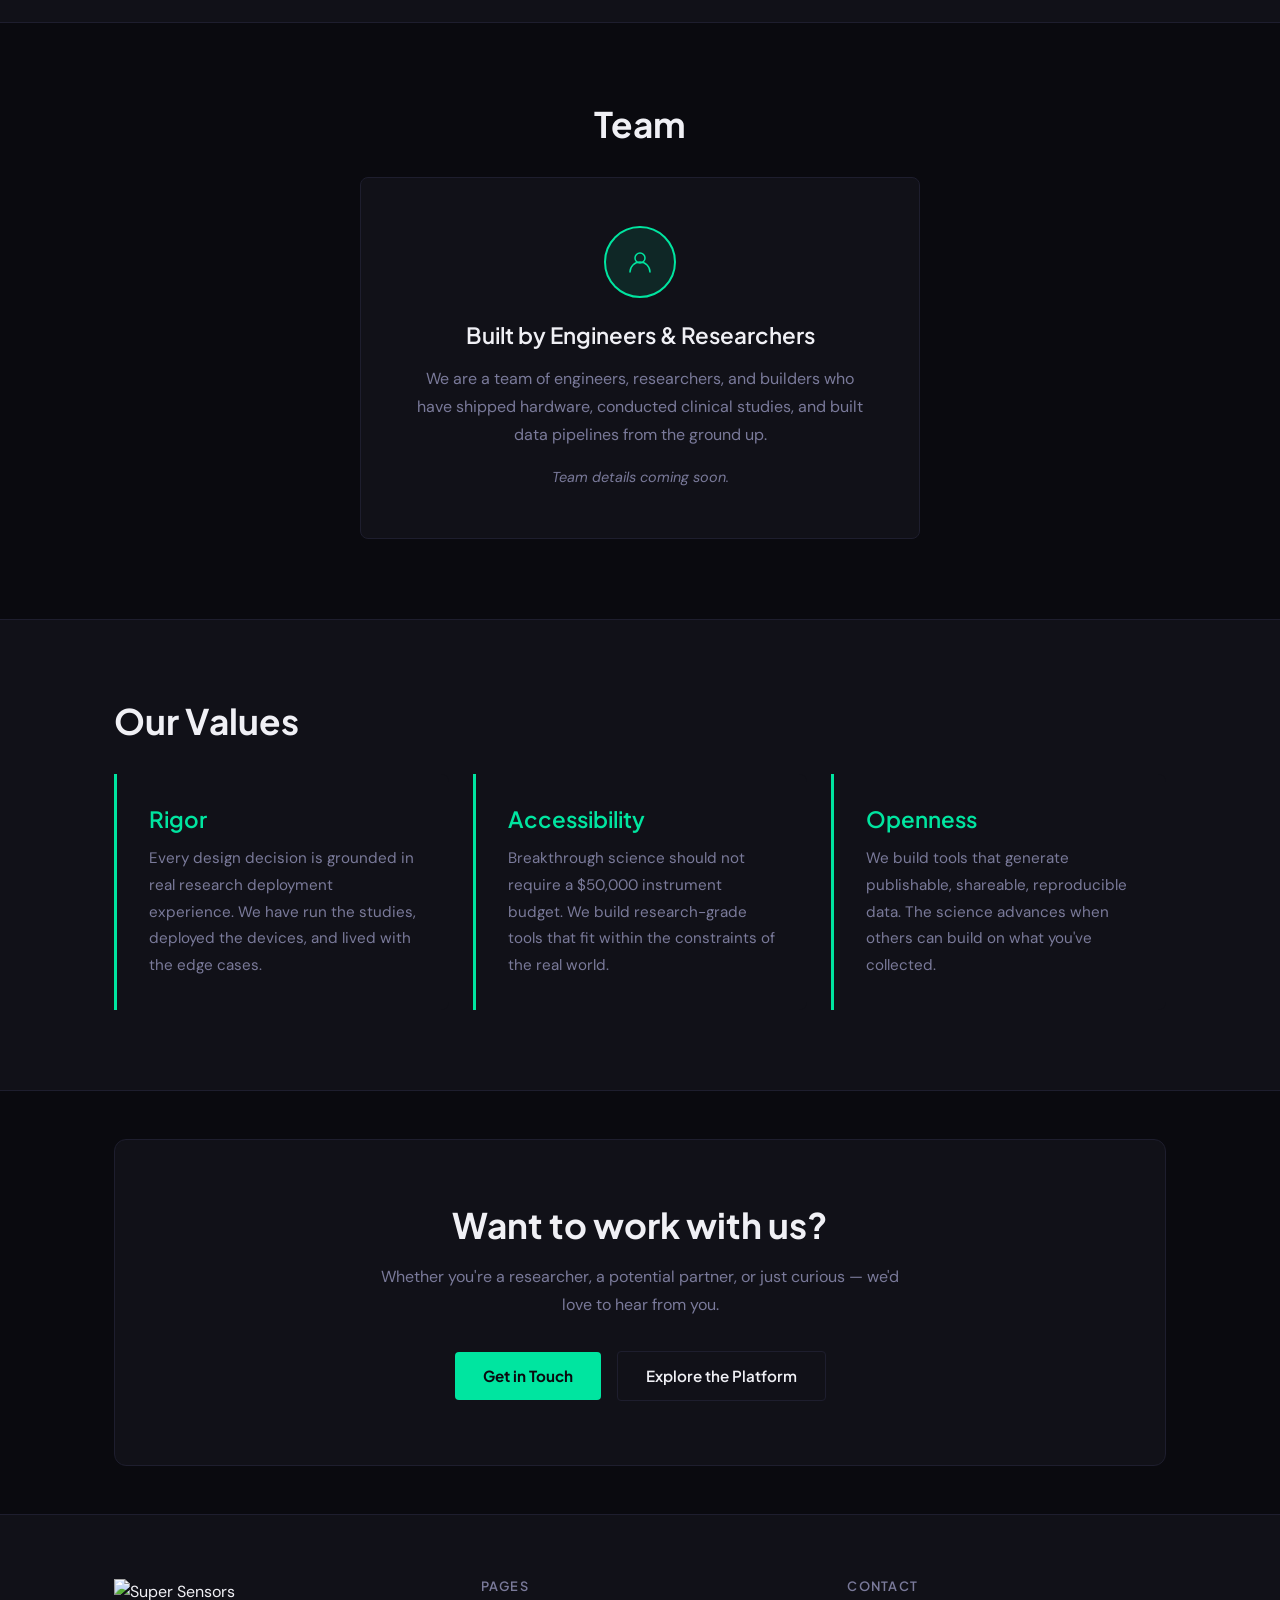
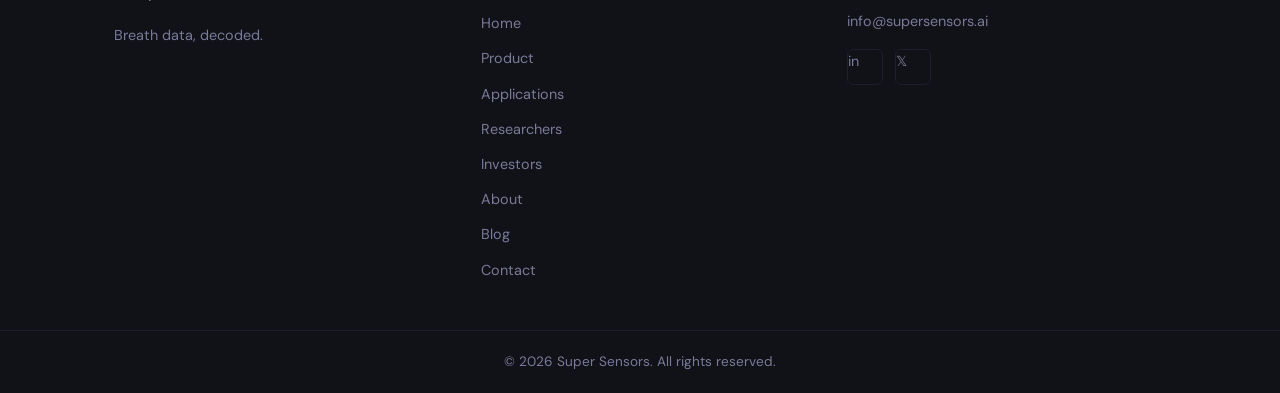
==== commit 19b0437b: "Switch heading font from Syne to Plus Jakarta Sans (option 2) Co-Authored-By: Claude Sonnet 4.6 <nor" ====
--- a/about.html
+++ b/about.html
@@ -11,7 +11,7 @@
   <meta name="twitter:card" content="summary_large_image">
   <link rel="canonical" href="https://supersensors.ai/about.html">
   <title>About | Super Sensors</title>
-  <link href="https://fonts.googleapis.com/css2?family=Syne:wght@400;600;700;800&family=DM+Sans:wght@300;400;500&display=swap" rel="stylesheet">
+  <link href="https://fonts.googleapis.com/css2?family=Plus+Jakarta+Sans:wght@400;600;700;800&family=DM+Sans:wght@300;400;500&display=swap" rel="stylesheet">
   <link rel="stylesheet" href="./assets/css/main.css">
 </head>
 <body>
--- a/assets/css/main.css
+++ b/assets/css/main.css
@@ -30,6 +30,8 @@
   font-weight: 400;
   line-height: 1.6;
   -webkit-font-smoothing: antialiased;
+  -moz-osx-font-smoothing: grayscale;
+  text-rendering: optimizeLegibility;
   overflow-x: hidden;
 }
 
@@ -49,15 +51,17 @@
 
 /* 2. Typography */
 h1, h2, h3, h4 {
-  font-family: 'Syne', sans-serif;
-  line-height: 1.15;
+  font-family: 'Plus Jakarta Sans', sans-serif;
+  line-height: 1.2;
   color: var(--color-text);
-}
-
-h1 { font-size: clamp(2.4rem, 5vw, 4rem); font-weight: 800; }
-h2 { font-size: clamp(1.8rem, 3.5vw, 2.8rem); font-weight: 700; }
-h3 { font-size: clamp(1.2rem, 2.5vw, 1.6rem); font-weight: 600; }
-h4 { font-size: 1.1rem; font-weight: 600; }
+  -webkit-font-smoothing: antialiased;
+  -moz-osx-font-smoothing: grayscale;
+}
+
+h1 { font-size: clamp(2rem, 4vw, 3.2rem); font-weight: 700; }
+h2 { font-size: clamp(1.5rem, 3vw, 2.2rem); font-weight: 700; }
+h3 { font-size: clamp(1.1rem, 2vw, 1.4rem); font-weight: 600; }
+h4 { font-size: 1rem; font-weight: 600; }
 
 p { line-height: 1.75; }
 
@@ -230,7 +234,7 @@
 }
 
 .mobile-nav a {
-  font-family: 'Syne', sans-serif;
+  font-family: 'Plus Jakarta Sans', sans-serif;
   font-size: 1.5rem;
   font-weight: 700;
   color: var(--color-text);
@@ -414,7 +418,7 @@
   display: inline-block;
   background: var(--color-accent);
   color: #0A0A0F;
-  font-family: 'Syne', sans-serif;
+  font-family: 'Plus Jakarta Sans', sans-serif;
   font-weight: 700;
   font-size: 0.95rem;
   padding: 0.75rem 1.75rem;
@@ -435,7 +439,7 @@
   background: transparent;
   border: 1px solid var(--color-border);
   color: var(--color-text);
-  font-family: 'Syne', sans-serif;
+  font-family: 'Plus Jakarta Sans', sans-serif;
   font-weight: 600;
   font-size: 0.95rem;
   padding: 0.75rem 1.75rem;
@@ -456,7 +460,7 @@
   background: transparent;
   border: 1px solid var(--color-accent);
   color: var(--color-accent);
-  font-family: 'Syne', sans-serif;
+  font-family: 'Plus Jakarta Sans', sans-serif;
   font-weight: 600;
   font-size: 0.95rem;
   padding: 0.75rem 1.75rem;
@@ -544,7 +548,7 @@
 }
 
 .pricing-card .price {
-  font-family: 'Syne', sans-serif;
+  font-family: 'Plus Jakarta Sans', sans-serif;
   font-size: 1.8rem;
   font-weight: 700;
   color: var(--color-accent);
@@ -604,7 +608,7 @@
 }
 
 .stat-card .stat-num {
-  font-family: 'Syne', sans-serif;
+  font-family: 'Plus Jakarta Sans', sans-serif;
   font-size: 2rem;
   font-weight: 800;
   color: var(--color-accent);
@@ -751,7 +755,7 @@
   background: var(--color-surface);
   border: 1px solid var(--color-accent);
   color: var(--color-accent);
-  font-family: 'Syne', sans-serif;
+  font-family: 'Plus Jakarta Sans', sans-serif;
   font-weight: 700;
   font-size: 0.85rem;
   display: flex;
@@ -888,7 +892,7 @@
 }
 
 .compare-divider .vs {
-  font-family: 'Syne', sans-serif;
+  font-family: 'Plus Jakarta Sans', sans-serif;
   font-weight: 800;
   color: var(--color-muted);
   font-size: 0.8rem;
